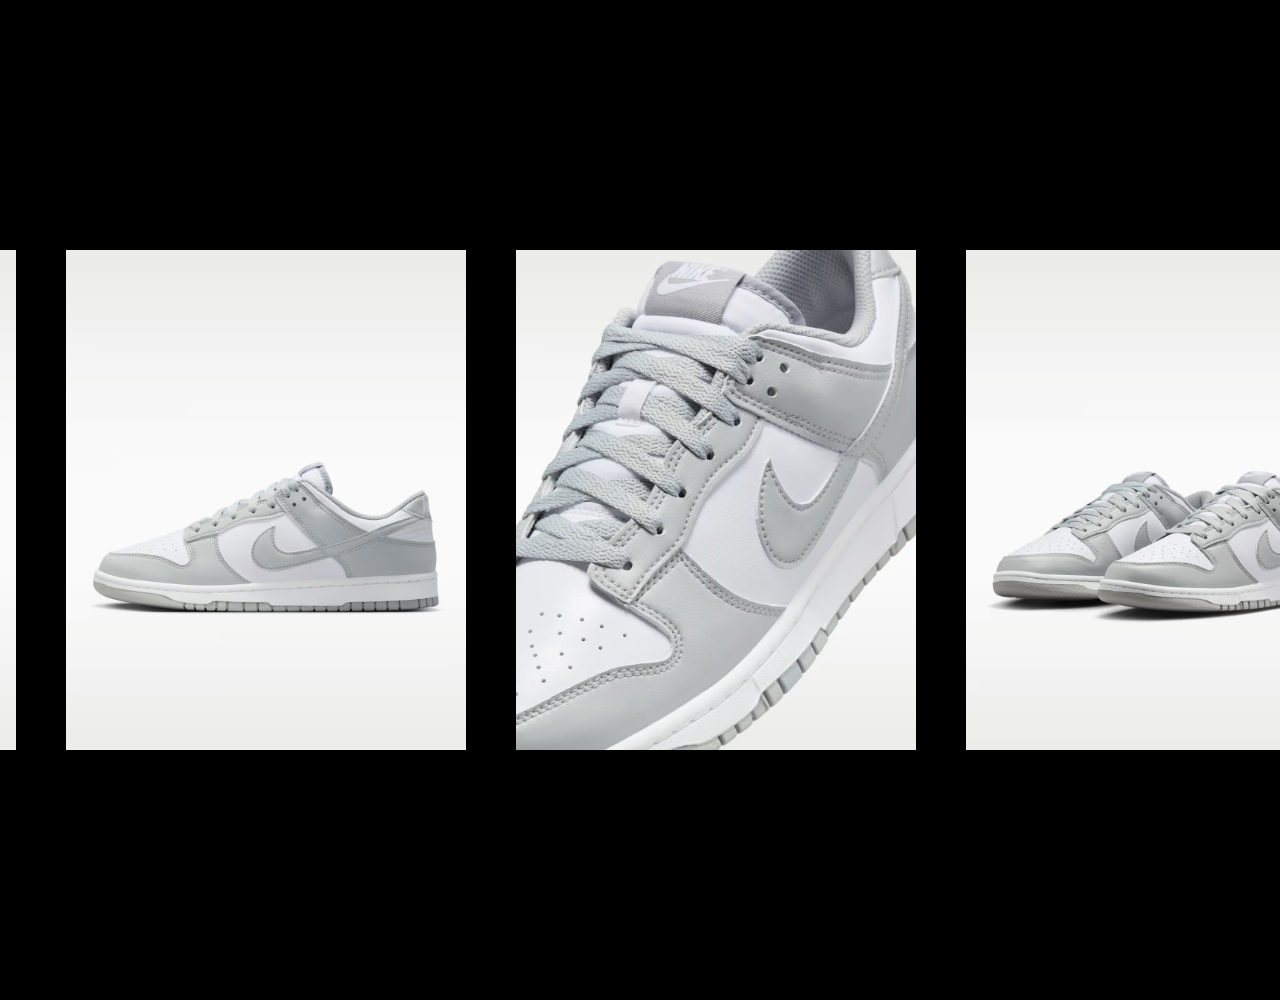
==== product.html @ fb0dc176 "login, picture, priceなどできた" ====
<!DOCTYPE html>
<html lang="en">
<head>
    <meta charset="UTF-8">
    <meta name="viewport" content="width=device-width, initial-scale=1.0">
    <title>Product</title>

    <link rel="stylesheet" href="style.css">

    <script src="script.js" defer></script>
</head>

<body>

<div class="product-page">

    <img src="picture/shose1.jpg" alt="">
    <img src="picture/shose2.jpg" alt="">
    <img src="picture/shose3.jpg" alt="">
    <img src="picture/shose4.jpg" alt="">


    <div class="product-info">


        <h1>NEW BALANCE 550</h1>

        <p>
            Comfortable and stylish sneakers for everyday use.
        </p>

        <h2>$180</h2>

        <button onclick="goPayment()">
            BUY NOW
        </button>
        </div>

        <div class="product-page">

    <img src="picture/shose5.jpg" alt="">
    <img src="picture/shose6.jpg" alt="">
    <img src="picture/shose7.jpg" alt="">
    <img src="picture/shose8.jpg" alt="">


    <div class="product-info">


        <h1>NIKE DUNK LOW</h1>

        <p>
            Comfortable and stylish sneakers for everyday use.
        </p>

        <h2>$200</h2>

        <button onclick="goPayment()">
            BUY NOW
        </button>
        </div>

        <div class="product-page">

    <img src="picture/shose9.jpg" alt="">
    <img src="picture/shose10.jpg" alt="">
    <img src="picture/shose11.jpg" alt="">
    <img src="picture/shose12.jpg" alt="">


    <div class="product-info">


        <h1>NIKE DUNK LOW</h1>

        <p>
            Comfortable and stylish sneakers for everyday use.
        </p>

        <h2>$200</h2>

        <button onclick="goPayment()">
            BUY NOW
        </button>
        </div>

</div>

</body>
</html>
---- style.css ----
*{
    margin:0;
    padding:0;
    box-sizing:border-box;
}

body{
    background:black;
    color:white;
    font-family:Arial;
}

/* HEADER */

header{
    display:flex;
    justify-content:space-between;
    align-items:center;
    padding:20px 40px;
}

.logo{
    line-height:1;
    font-size:28px;
    font-weight:bold;
}
.menu{
    display:flex;
    gap:25px;
}

.menu a{
    color:white;
    text-decoration:none;
    font-size:14px;
}

.icons{
    display:flex;
    gap:20px;
}

.icons i{
    cursor:pointer;
}

/* HERO */

.hero{
    text-align:center;
    padding:80px 20px;
}

.hero h1{
    font-size:70px;
    margin-bottom:20px;
}
.hero button{
    margin-top:20px;
}

/* PRODUCTS */

.products{
    display:grid;
    grid-template-columns:repeat(4,1fr);
    gap:20px;
    padding:40px;
}

.card{
    border:1px solid gray;
    padding:20px;
    text-align:center;
    position:relative;
    transition:0.5s;
}

.card:hover{
    transform:translateY(-10px);
    box-shadow:0 0 20px white;
}

.card img{
    width:180px;
}
.card h2{
    margin-top:20px;
}

.card p{
    margin:20px 0;
    color:lightgray;
}

button{
    padding:14px 35px;
    border:none;
    border-radius:30px;
    cursor:pointer;
    transition:0.3s;
}

button:hover{
    background:gray;
    color:white;
}

/* FAVORITE */

.favorite{
    position:absolute;
    top:20px;
    right:20px;
    font-size:22px;
    cursor:pointer;
}
.favorite.active{
    color:red;
}

/* FOOTER */

footer{
    background:white;
    color:black;
    padding:50px;
    margin-top:80px;
}

.footer-container{
    display:flex;
    justify-content:space-between;
    flex-wrap:wrap;
}

.footer-logo h2{
    line-height:1;
}

.footer-column h3{
    margin-bottom:20px;
}

.footer-column p{
    margin:10px 0;
}
.footer-apps{
    display:flex;
    flex-direction:column;
    align-items:flex-end;
    margin-top:-150px;
}

.footer-apps img{
    width:140px;
    margin-bottom:10px;
}

.footer-bottom{
    display:flex;
    justify-content:space-between;
    margin-top:40px;
}

.bottom-right{
    display:flex;
    gap:20px;
}

/* LOGIN + PAYMENT */

.form-page{
    width:400px;
    margin:100px auto;
    display:flex;
    flex-direction:column;
    gap:20px;
}
form-page input{
    padding:15px;
    border:none;
}

/* PRODUCT PAGE */

.product-page{
    display:flex;
    justify-content:center;
    align-items:center;
    gap:50px;
    padding:100px;
}

.product-page img{
    width:400px;
}

/* CART */

.cart-page{
    padding:100px;
}

.cart-item{
    display:flex;
    align-items:center;
    gap:30px;
    margin-top:30px;
}
.cart-item img{
    width:200px;
}

/* MOBILE RESPONSIVE */

@media(max-width:768px){

    header{
        flex-direction:column;
        gap:20px;
    }

    .menu{
        flex-wrap:wrap;
        justify-content:center;
    }

    .products{
        grid-template-columns:1fr;
    }

    .product-page{
        flex-direction:column;
        text-align:center;
    }

    .footer-container{
        flex-direction:column;
        gap:30px;
    }
.footer-apps{
        align-items:flex-start;
        margin-top:30px;
    }

    .footer-bottom{
        flex-direction:column;
        gap:20px;
    }

}
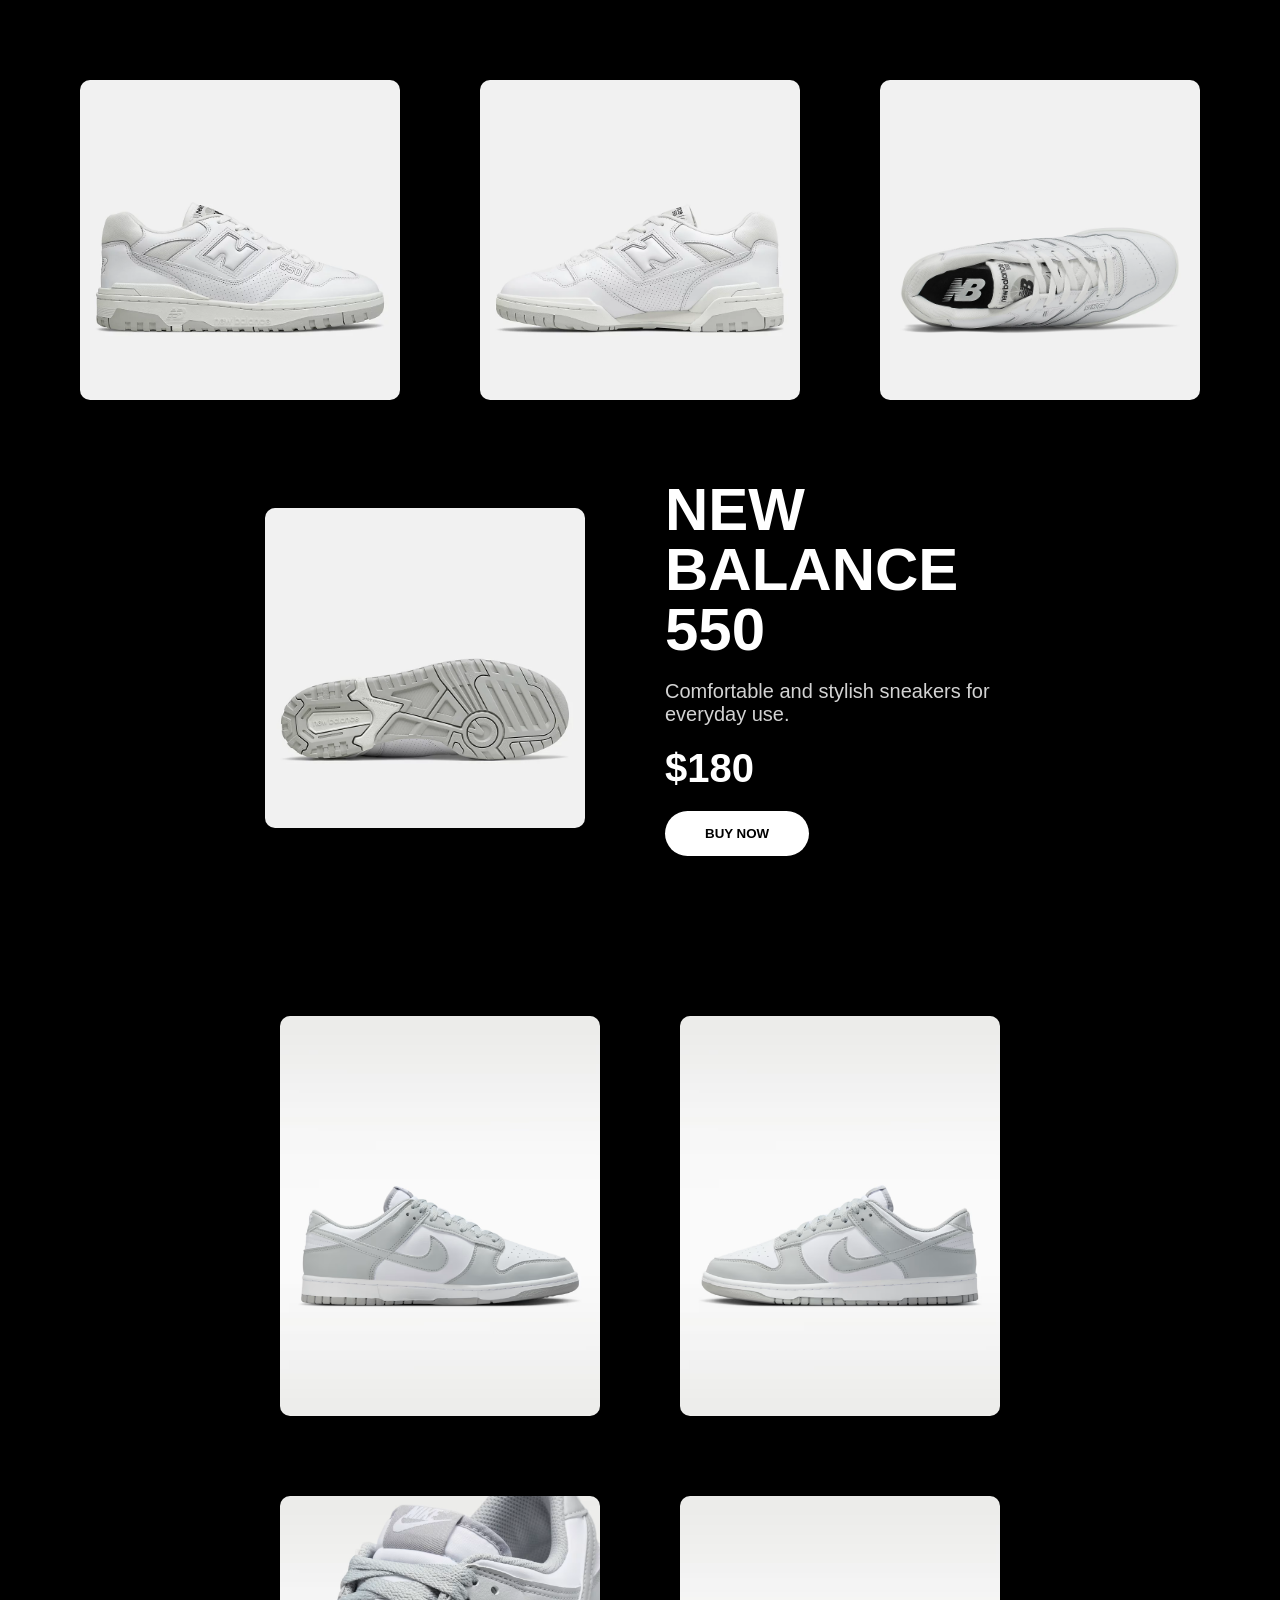
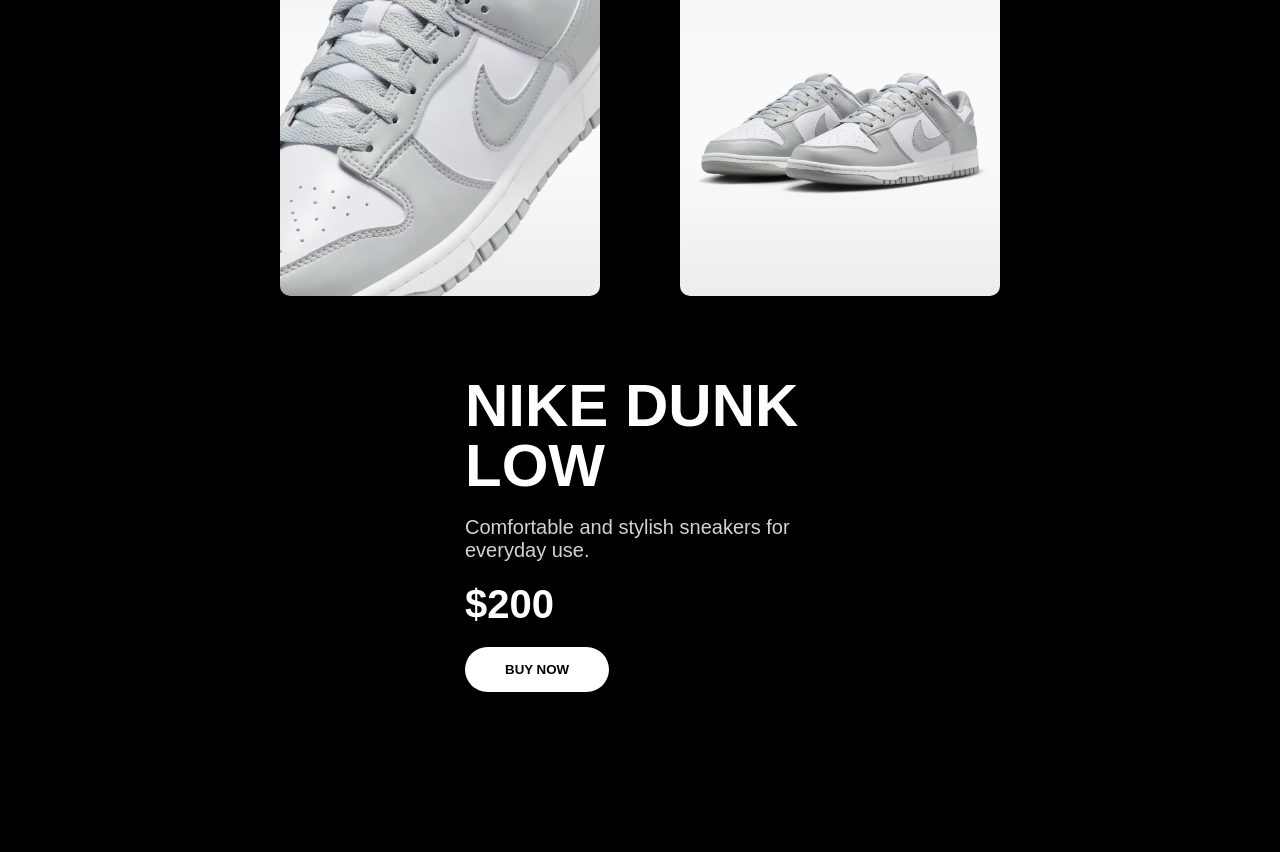
==== commit 1c76b4b7: "reserve, onclickなどできた" ====
--- a/product.html
+++ b/product.html
@@ -60,30 +60,6 @@
         </button>
         </div>
 
-        <div class="product-page">
-
-    <img src="picture/shose9.jpg" alt="">
-    <img src="picture/shose10.jpg" alt="">
-    <img src="picture/shose11.jpg" alt="">
-    <img src="picture/shose12.jpg" alt="">
-
-
-    <div class="product-info">
-
-
-        <h1>NIKE DUNK LOW</h1>
-
-        <p>
-            Comfortable and stylish sneakers for everyday use.
-        </p>
-
-        <h2>$200</h2>
-
-        <button onclick="goPayment()">
-            BUY NOW
-        </button>
-        </div>
-
 </div>
 
 </body>
--- a/style.css
+++ b/style.css
@@ -188,12 +188,20 @@
     display:flex;
     justify-content:center;
     align-items:center;
-    gap:50px;
-    padding:100px;
+    gap:80px;
+
+    padding:80px;
+    min-height:100vh;
+
+    flex-wrap:wrap;
 }
 
 .product-page img{
-    width:400px;
+    width:320px;
+
+    border-radius:10px;
+
+    transition:0.5s;
 }
 
 /* CART */
@@ -249,4 +257,46 @@
         gap:20px;
     }
 
+}
+
+.product-info{
+    max-width:350px;
+}
+
+.product-info h1{
+    font-size:60px;
+    line-height:1;
+    margin-bottom:20px;
+}
+
+.product-info p{
+    color:lightgray;
+    font-size:20px;
+    margin-bottom:20px;
+}
+
+.product-info h2{
+    font-size:40px;
+    margin-bottom:20px;
+}
+
+.product-info button{
+    padding:15px 40px;
+    border:none;
+    border-radius:30px;
+    background:white;
+    color:black;
+    font-weight:bold;
+    cursor:pointer;
+    transition:0.3s;
+}
+
+.product-info button:hover{
+    background:gray;
+    color:white;
+    transform:scale(1.05);
+}
+
+.product-page img:hover{
+    transform:scale(1.05);
 }
